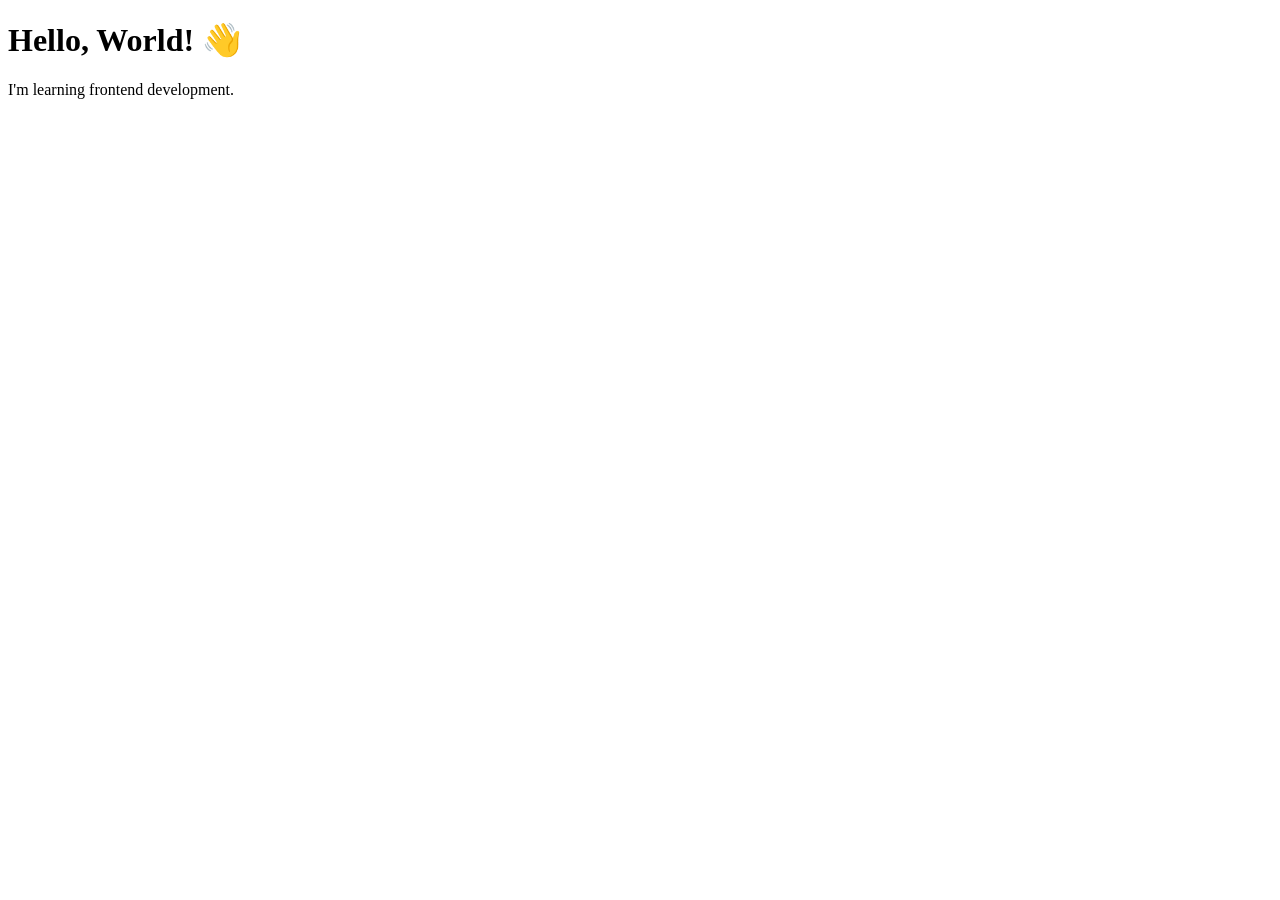
==== index.html @ f69a68cd "Initial commit" ====
<!DOCTYPE html>
<html lang="en">
<head>
    <meta charset="UTF-8">
    <meta name="viewport" content="width=device-width, initial-scale=1.0">
    <title>My First Website</title>
</head>
<body>

    <h1>Hello, World! 👋</h1>
    <p>I'm learning frontend development.</p>

</body>
</html>
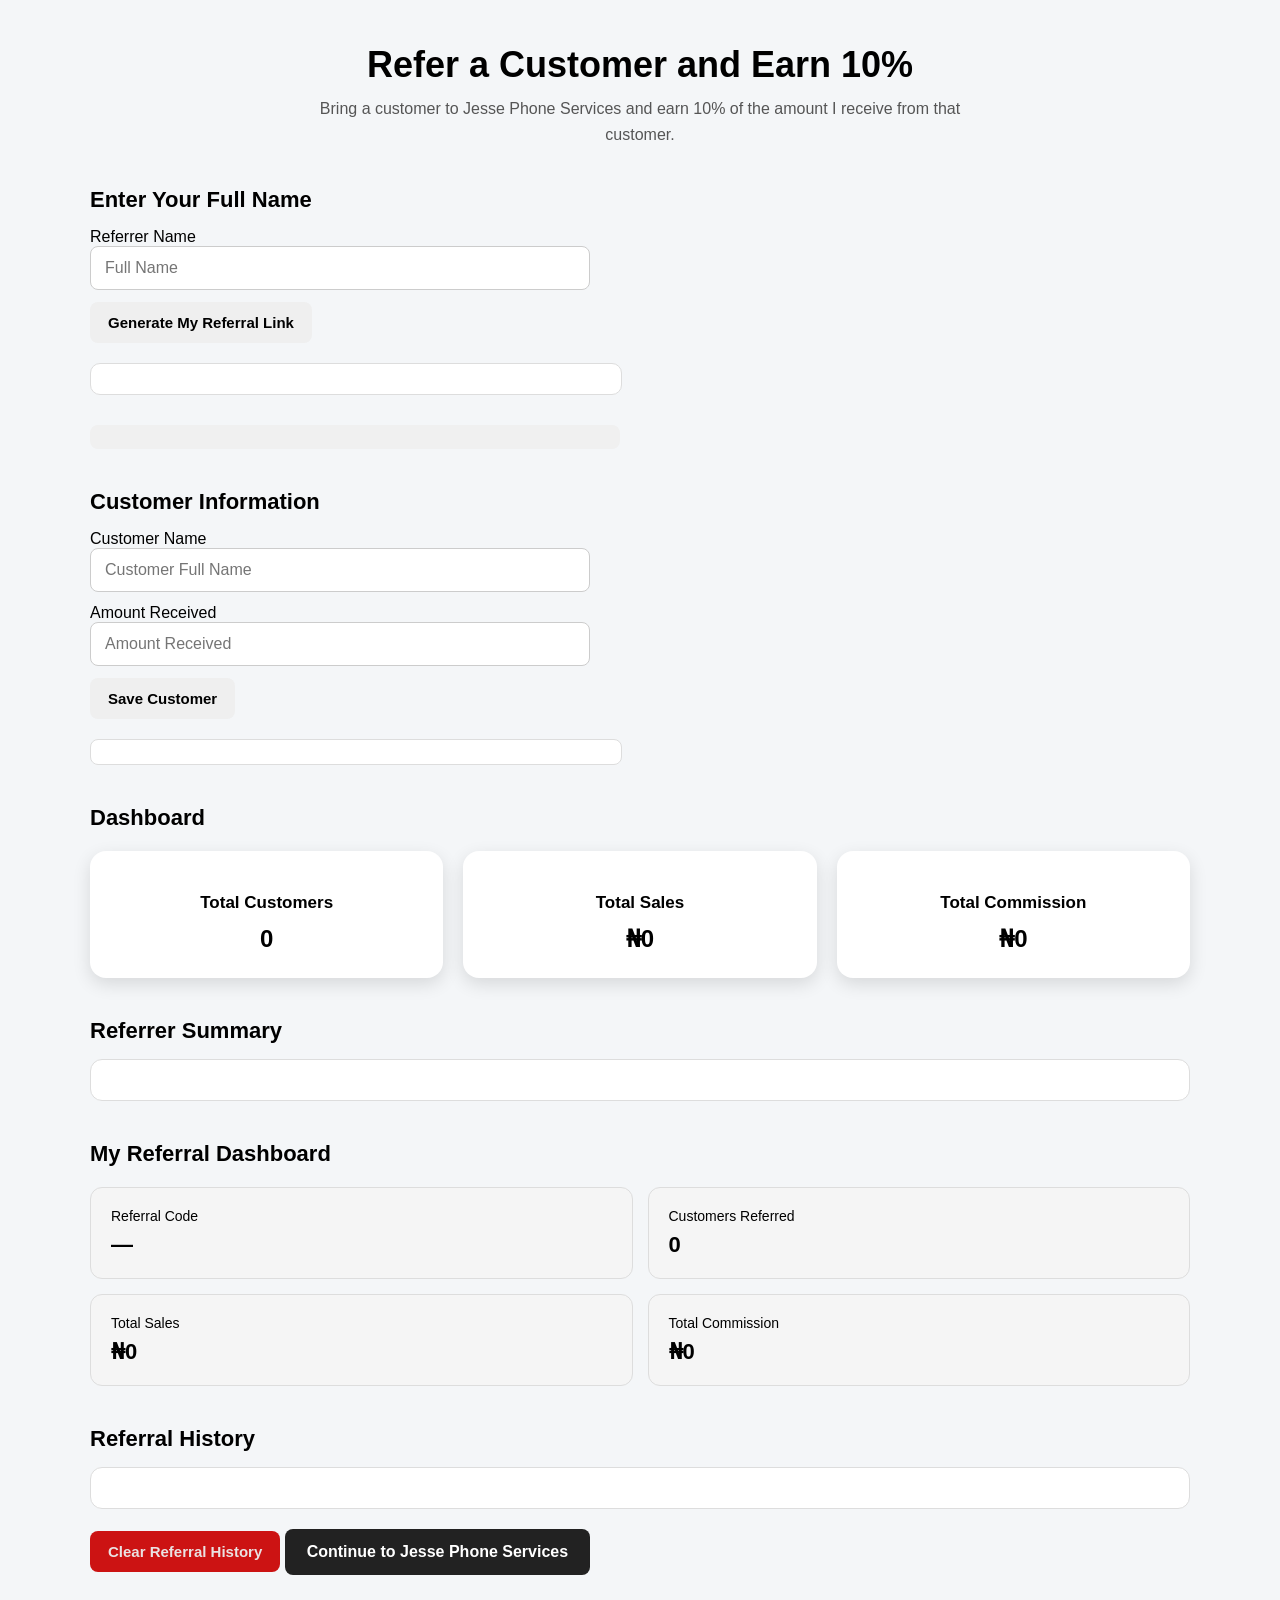
==== commit c7f74911: "Build referral program page" ====
--- a/index.html
+++ b/index.html
@@ -1,14 +1,75 @@
-<!DOCTYPE html>
+<!doctype html>
 <html lang="en">
-<head>
-    <meta charset="UTF-8">
-    <meta name="viewport" content="width=device-width, initial-scale=1.0">
-    <title>My First Website</title>
-</head>
-<body>
+  <head>
+    <meta charset="UTF-8" />
+    <meta name="viewport" content="width=device-width, initial-scale=1.0" />
 
-    <h1>Hello, World! 👋</h1>
-    <p>I'm learning frontend development.</p>
+    <title>Jesse Phone Services - Referral Program</title>
+    <link rel="stylesheet" href="style.css">
+  </head>
 
-</body>
-</html>+  <body>
+    <h1>Refer a Customer and Earn 10%</h1>
+
+    <p>
+      Bring a customer to Jesse Phone Services and earn 10% of the amount I
+      receive from that customer.
+    </p>
+
+    <h2>Enter Your Full Name</h2>
+
+    <label for="referrerName">Referrer Name</label>
+    <input type="text" id="referrerName" placeholder="Full Name" />
+
+    <button id="generateLink">Generate My Referral Link</button>
+    <p id="result"></p>
+    <p id="referralStatus"></p>
+    <h2>Customer Information</h2>
+    <label for="customerName">Customer Name</label>
+    <input type="text" id="customerName" placeholder="Customer Full Name" />
+    <label for="amountReceived">Amount Received</label>
+    <input type="number" id="amountReceived" placeholder="Amount Received" />
+    <button id="saveCustomer">Save Customer</button>
+    <p id="customerResult"></p>
+
+    <h2>Dashboard</h2>
+
+    <div class="dashboard">
+      <div class="card">
+        <h3>Total Customers</h3>
+        <p><span id="totalCustomers">0</span></p>
+      </div>
+
+      <div class="card">
+        <h3>Total Sales</h3>
+        <p>₦<span id="totalSales">0</span></p>
+      </div>
+
+      <div class="card">
+        <h3>Total Commission</h3>
+        <p>₦<span id="totalCommission">0</span></p>
+      </div>
+    </div>
+
+    <h2>Referrer Summary</h2>
+
+<div id="referrerSummary"></div>
+
+<section class="dashboard-section">
+  <h2>My Referral Dashboard</h2>
+
+  <div id="myReferralDashboard" class="dashboard-grid">
+  </div>
+</section>
+
+    <h2>Referral History</h2>
+
+    <div id="referralHistory"></div>
+
+    <button id="clearHistory">Clear Referral History</button>
+
+    <button id="serviceButton">Continue to Jesse Phone Services</button>
+
+    <script src="script.js"></script>
+  </body>
+</html>
--- a/style.css
+++ b/style.css
@@ -0,0 +1,263 @@
+body {
+  font-family: Arial, sans-serif;
+  background: #f4f6f8;
+  max-width: 1100px;
+  margin: 0 auto;
+  padding: 20px;
+}
+
+h1 {
+  text-align: center;
+  font-size: 36px;
+  margin-bottom: 10px;
+  font-weight: 700;
+}
+
+body > p {
+  max-width: 650px;
+  margin: 0 auto 30px;
+  text-align: center;
+  line-height: 1.6;
+  color: #555;
+}
+
+.dashboard {
+  display: flex;
+  gap: 20px;
+  flex-wrap: wrap;
+  margin: 20px 0;
+}
+
+.card {
+  flex: 1;
+  min-width: 180px;
+  padding: 25px;
+  border-radius: 16px;
+  background: white;
+  box-shadow: 0 6px 18px rgba(0, 0, 0, 0.12);
+  text-align: center;
+  transition: transform 0.2s ease;
+}
+
+.card:hover {
+  transform: translateY(-4px);
+}
+
+.card h3 {
+  margin-bottom: 12px;
+  font-size: 17px;
+}
+
+.card p {
+  font-size: 24px;
+  font-weight: bold;
+  margin: 0;
+}
+
+.dashboard-section {
+  margin-top: 30px;
+}
+
+.dashboard-section h2 {
+  margin-bottom: 20px;
+}
+
+.dashboard-grid {
+  display: grid;
+  grid-template-columns: repeat(2, 1fr);
+  gap: 15px;
+}
+
+.dashboard-card {
+  padding: 20px;
+  border-radius: 12px;
+  background: #f5f5f5;
+  border: 1px solid #ddd;
+}
+
+.dashboard-card p {
+  margin: 0;
+  font-size: 14px;
+}
+
+.dashboard-card strong {
+  display: block;
+  margin-top: 8px;
+  font-size: 22px;
+}
+
+@media (max-width: 600px) {
+  .dashboard-grid {
+    grid-template-columns: 1fr;
+  }
+
+  .dashboard-card {
+    padding: 16px;
+  }
+
+  .dashboard-card strong {
+    font-size: 20px;
+  }
+}
+
+h2 {
+  margin-top: 40px;
+  margin-bottom: 15px;
+  font-size: 22px;
+}
+
+input {
+  display: block;
+  width: 100%;
+  max-width: 500px;
+  box-sizing: border-box;
+  padding: 12px 14px;
+  margin-bottom: 12px;
+  border: 1px solid #ccc;
+  border-radius: 8px;
+  font-size: 16px;
+  outline: none;
+  margin-left: 0;
+  margin-right: 0;
+}
+input:focus {
+  border-color: #777;
+  box-shadow: 0 0 0 3px rgba(0, 0, 0, 0.06);
+}
+
+#result {
+  margin-top: 10px;
+  padding: 15px;
+  max-width: 500px;
+  background: white;
+  border-radius: 10px;
+  border: 1px solid #ddd;
+  line-height: 1.6;
+}
+#referralStatus {
+  margin-top: 10px;
+  max-width: 500px;
+  padding: 12px 15px;
+  background: #f0f0f0;
+  border-radius: 8px;
+  font-size: 14px;
+}
+#customerResult {
+  margin-top: 10px;
+  max-width: 500px;
+  padding: 12px 15px;
+  background: white;
+  border-radius: 8px;
+  border: 1px solid #ddd;
+}
+
+button {
+  padding: 12px 18px;
+  border: none;
+  border-radius: 8px;
+  font-size: 15px;
+  font-weight: 600;
+  cursor: pointer;
+  margin-bottom: 15px;
+  transition:
+    transform 0.2s ease,
+    box-shadow 0.2s ease;
+}
+
+button:hover {
+  transform: translateY(-2px);
+  box-shadow: 0 4px 10px rgba(0, 0, 0, 0.12);
+}
+
+#referrerSummary {
+  background: white;
+  border-radius: 12px;
+  padding: 20px;
+  border: 1px solid #ddd;
+  margin-bottom: 30px;
+}
+
+#myReferralDashboard {
+  margin-bottom: 30px;
+}
+
+#referralHistory {
+  background: white;
+  border-radius: 12px;
+  padding: 20px;
+  border: 1px solid #ddd;
+  margin-bottom: 20px;
+}
+#clearHistory {
+  background: #cc1313;
+  color: #eae2e2;
+}
+
+#serviceButton {
+  background: #222;
+  color: white;
+  padding: 14px 22px;
+  font-size: 16px;
+}
+#referrerName {
+  margin-left: 0;
+  margin-right: 0;
+}
+#generateLink {
+  display: block;
+}
+
+#referrerName,
+#generateLink,
+#result,
+#referralStatus,
+#customerName,
+#amountReceived,
+#saveCustomer,
+#customerResult {
+  display: block;
+}
+#result,
+#referralStatus,
+#customerResult {
+  margin-left: 0;
+  margin-right: 0;
+}
+#result,
+#referralStatus,
+#customerResult {
+  width: 100%;
+  max-width: 500px;
+  margin-left: 0;
+  margin-right: 0;
+}
+#generateLink,
+#saveCustomer {
+  margin-top: 5px;
+  margin-bottom: 20px;
+}
+#totalCustomers,
+#totalSales,
+#totalCommission {
+  font-size: 24px;
+  font-weight: bold;
+}
+
+#totalCustomers,
+#totalSales,
+#totalCommission {
+  margin-bottom: 15px;
+}
+#history {
+  margin-top: 30px;
+}
+
+#history {
+  margin-top: 30px;
+}
+#history div {
+  background: white;
+  padding: 12px;
+  border-radius: 8px;
+  margin-bottom: 10px;
+}
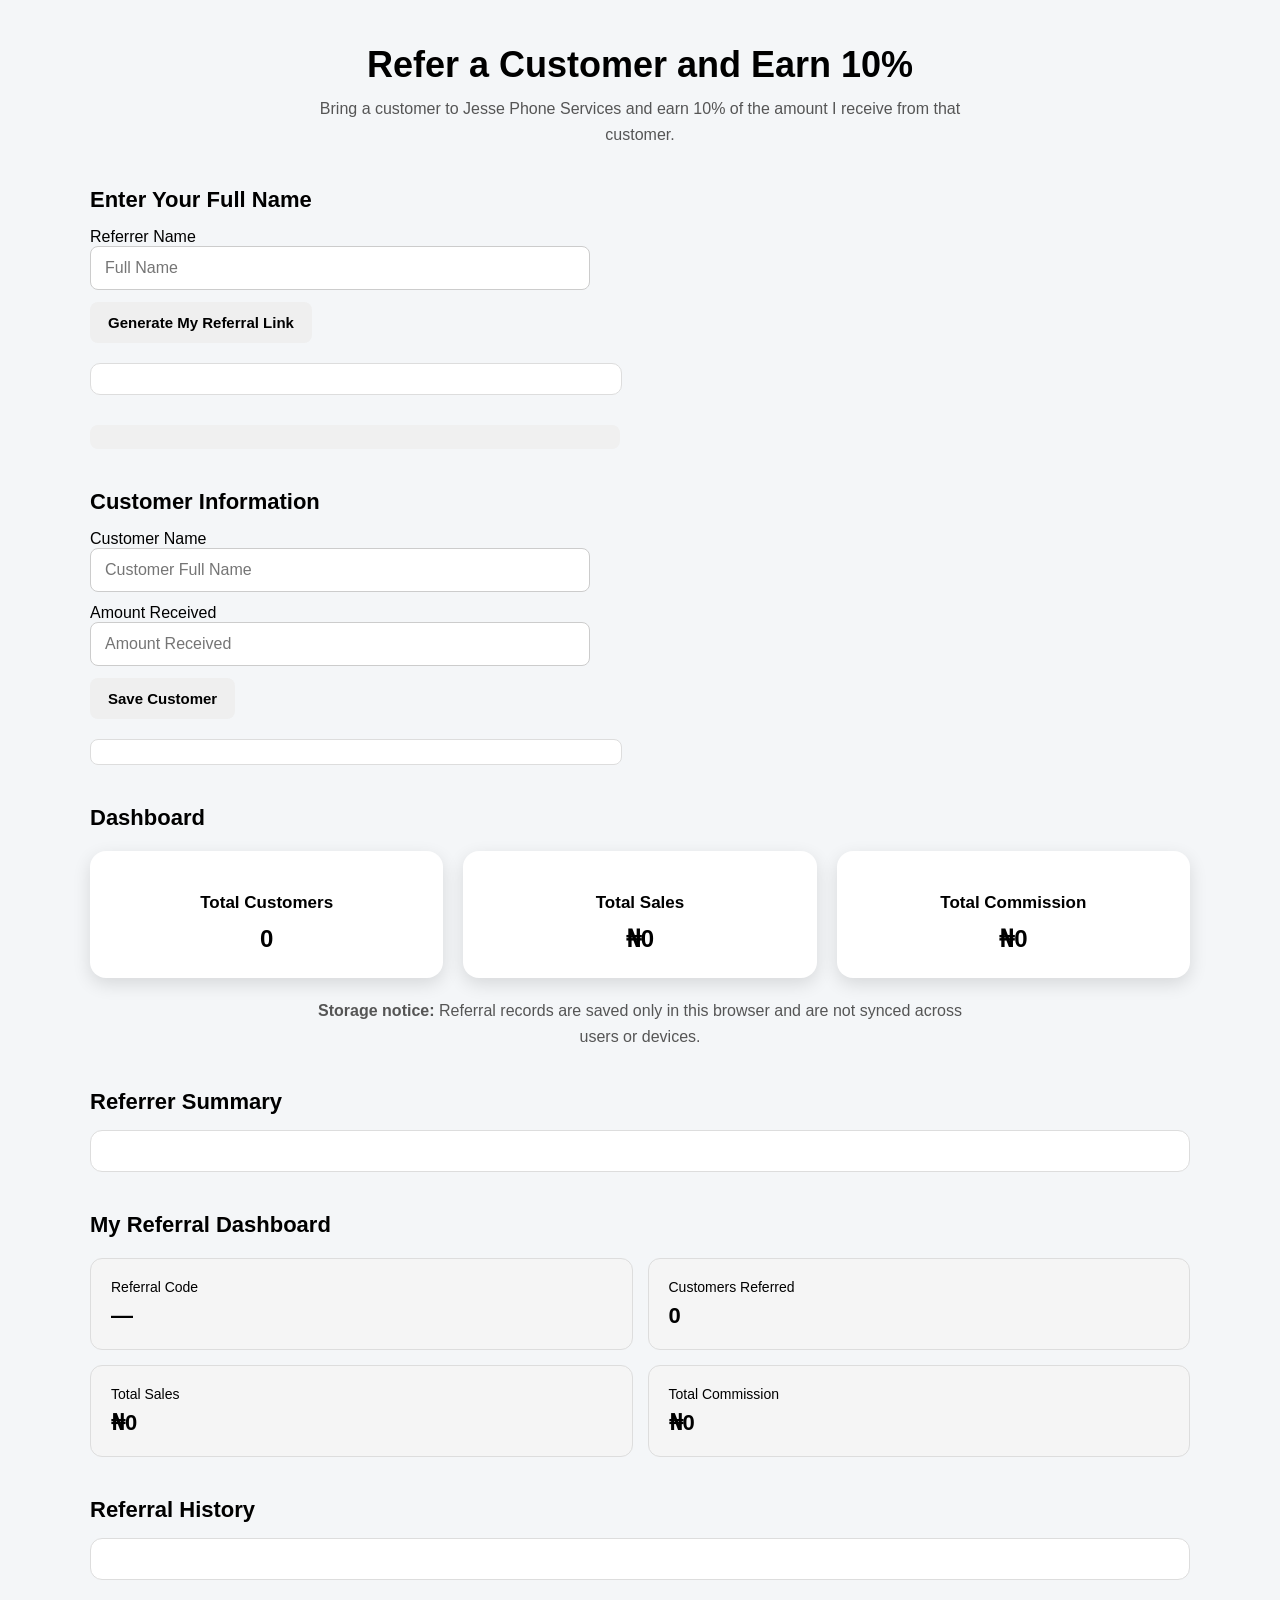
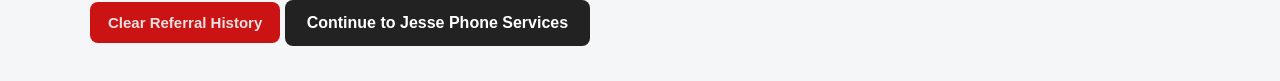
==== commit 82f96eed: "Add referral storage notice" ====
--- a/index.html
+++ b/index.html
@@ -51,6 +51,8 @@
       </div>
     </div>
 
+    <p><strong>Storage notice:</strong> Referral records are saved only in this browser and are not synced across users or devices.</p>
+
     <h2>Referrer Summary</h2>
 
 <div id="referrerSummary"></div>
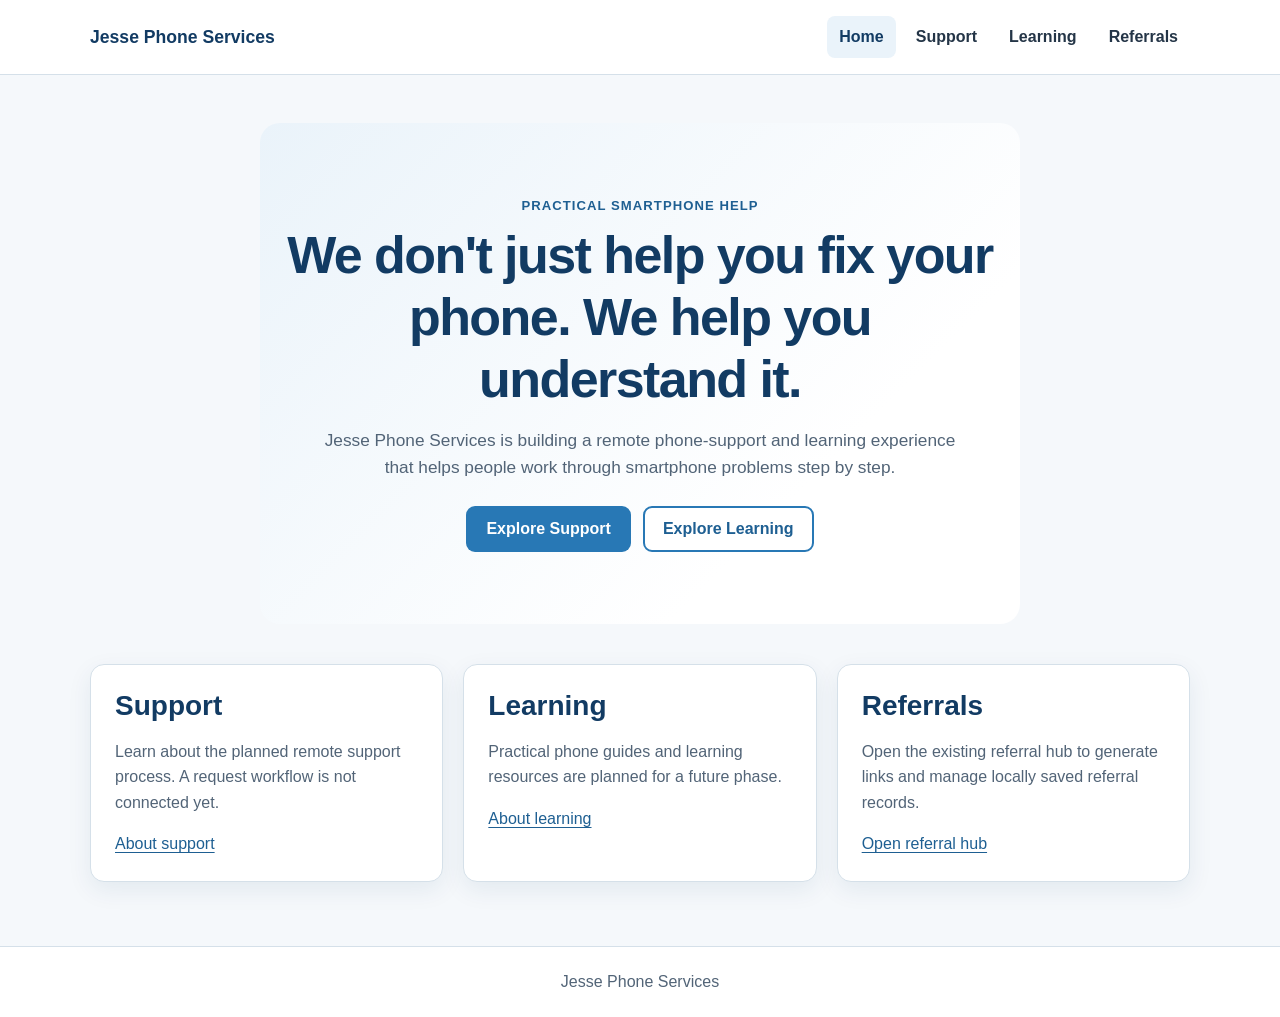
==== commit dd498af6: "Build JPS four-page website foundation" ====
--- a/index.html
+++ b/index.html
@@ -3,75 +3,52 @@
   <head>
     <meta charset="UTF-8" />
     <meta name="viewport" content="width=device-width, initial-scale=1.0" />
-
-    <title>Jesse Phone Services - Referral Program</title>
-    <link rel="stylesheet" href="style.css">
+    <meta name="description" content="Jesse Phone Services helps people solve smartphone problems step by step and understand their devices." />
+    <title>Jesse Phone Services | Home</title>
+    <link rel="stylesheet" href="style.css" />
   </head>
 
   <body>
-    <h1>Refer a Customer and Earn 10%</h1>
+    <header class="site-header">
+      <a class="brand" href="index.html" aria-label="Jesse Phone Services home">Jesse Phone Services</a>
+      <nav class="site-nav" aria-label="Main navigation">
+        <a href="index.html" aria-current="page">Home</a>
+        <a href="support.html">Support</a>
+        <a href="learning.html">Learning</a>
+        <a href="referrals.html">Referrals</a>
+      </nav>
+    </header>
 
-    <p>
-      Bring a customer to Jesse Phone Services and earn 10% of the amount I
-      receive from that customer.
-    </p>
+    <main class="page-shell">
+      <section class="hero">
+        <p class="eyebrow">Practical smartphone help</p>
+        <h1>We don't just help you fix your phone. We help you understand it.</h1>
+        <p class="lead">Jesse Phone Services is building a remote phone-support and learning experience that helps people work through smartphone problems step by step.</p>
+        <div class="hero-actions">
+          <a class="button button-primary" href="support.html">Explore Support</a>
+          <a class="button button-outline" href="learning.html">Explore Learning</a>
+        </div>
+      </section>
 
-    <h2>Enter Your Full Name</h2>
+      <section class="feature-grid" aria-label="Jesse Phone Services areas">
+        <article class="feature-card">
+          <h2>Support</h2>
+          <p>Learn about the planned remote support process. A request workflow is not connected yet.</p>
+          <a href="support.html">About support</a>
+        </article>
+        <article class="feature-card">
+          <h2>Learning</h2>
+          <p>Practical phone guides and learning resources are planned for a future phase.</p>
+          <a href="learning.html">About learning</a>
+        </article>
+        <article class="feature-card">
+          <h2>Referrals</h2>
+          <p>Open the existing referral hub to generate links and manage locally saved referral records.</p>
+          <a href="referrals.html">Open referral hub</a>
+        </article>
+      </section>
+    </main>
 
-    <label for="referrerName">Referrer Name</label>
-    <input type="text" id="referrerName" placeholder="Full Name" />
-
-    <button id="generateLink">Generate My Referral Link</button>
-    <p id="result"></p>
-    <p id="referralStatus"></p>
-    <h2>Customer Information</h2>
-    <label for="customerName">Customer Name</label>
-    <input type="text" id="customerName" placeholder="Customer Full Name" />
-    <label for="amountReceived">Amount Received</label>
-    <input type="number" id="amountReceived" placeholder="Amount Received" />
-    <button id="saveCustomer">Save Customer</button>
-    <p id="customerResult"></p>
-
-    <h2>Dashboard</h2>
-
-    <div class="dashboard">
-      <div class="card">
-        <h3>Total Customers</h3>
-        <p><span id="totalCustomers">0</span></p>
-      </div>
-
-      <div class="card">
-        <h3>Total Sales</h3>
-        <p>₦<span id="totalSales">0</span></p>
-      </div>
-
-      <div class="card">
-        <h3>Total Commission</h3>
-        <p>₦<span id="totalCommission">0</span></p>
-      </div>
-    </div>
-
-    <p><strong>Storage notice:</strong> Referral records are saved only in this browser and are not synced across users or devices.</p>
-
-    <h2>Referrer Summary</h2>
-
-<div id="referrerSummary"></div>
-
-<section class="dashboard-section">
-  <h2>My Referral Dashboard</h2>
-
-  <div id="myReferralDashboard" class="dashboard-grid">
-  </div>
-</section>
-
-    <h2>Referral History</h2>
-
-    <div id="referralHistory"></div>
-
-    <button id="clearHistory">Clear Referral History</button>
-
-    <button id="serviceButton">Continue to Jesse Phone Services</button>
-
-    <script src="script.js"></script>
+    <footer class="site-footer">Jesse Phone Services</footer>
   </body>
 </html>
--- a/style.css
+++ b/style.css
@@ -1,263 +1,435 @@
+:root {
+  color-scheme: light;
+  --navy: #123b63;
+  --blue: #2878b5;
+  --blue-dark: #1e5f92;
+  --pale-blue: #eaf3fa;
+  --page: #f5f8fb;
+  --white: #ffffff;
+  --text: #243547;
+  --muted: #526477;
+  --border: #d5e0e9;
+  --danger: #a51d2d;
+  --shadow: 0 8px 24px rgba(18, 59, 99, 0.08);
+}
+
+* {
+  box-sizing: border-box;
+}
+
 body {
-  font-family: Arial, sans-serif;
-  background: #f4f6f8;
-  max-width: 1100px;
+  min-width: 320px;
+  margin: 0;
+  background: var(--page);
+  color: var(--text);
+  font-family: Arial, Helvetica, sans-serif;
+  font-size: 16px;
+  line-height: 1.6;
+}
+
+a {
+  color: var(--blue-dark);
+  text-underline-offset: 0.18em;
+}
+
+a:hover {
+  color: var(--navy);
+}
+
+a:focus-visible,
+button:focus-visible,
+input:focus-visible {
+  outline: 3px solid #f0b429;
+  outline-offset: 3px;
+}
+
+.site-header {
+  display: flex;
+  align-items: center;
+  justify-content: space-between;
+  gap: 24px;
+  padding: 16px max(24px, calc((100% - 1100px) / 2));
+  background: var(--white);
+  border-bottom: 1px solid var(--border);
+}
+
+.brand {
+  color: var(--navy);
+  font-size: 1.1rem;
+  font-weight: 700;
+  text-decoration: none;
+  white-space: nowrap;
+}
+
+.site-nav {
+  display: flex;
+  flex-wrap: wrap;
+  gap: 8px;
+}
+
+.site-nav a {
+  padding: 8px 12px;
+  border-radius: 8px;
+  color: var(--text);
+  font-weight: 600;
+  text-decoration: none;
+}
+
+.site-nav a:hover,
+.site-nav a[aria-current="page"] {
+  background: var(--pale-blue);
+  color: var(--navy);
+}
+
+.page-shell {
+  width: min(100% - 40px, 1100px);
   margin: 0 auto;
+  padding: 48px 0 64px;
+}
+
+.hero,
+.page-intro {
+  max-width: 760px;
+  margin: 0 auto 40px;
+  text-align: center;
+}
+
+.hero {
+  padding: clamp(32px, 7vw, 72px) 24px;
+  border-radius: 20px;
+  background: linear-gradient(135deg, var(--pale-blue), var(--white) 72%);
+}
+
+.eyebrow {
+  margin: 0 0 8px;
+  color: var(--blue-dark);
+  font-size: 0.82rem;
+  font-weight: 700;
+  letter-spacing: 0.08em;
+  text-transform: uppercase;
+}
+
+h1,
+h2,
+h3 {
+  color: var(--navy);
+  line-height: 1.2;
+}
+
+h1 {
+  margin: 0 0 16px;
+  font-size: clamp(2rem, 5vw, 3.25rem);
+  letter-spacing: -0.03em;
+}
+
+h2 {
+  margin: 0 0 16px;
+  font-size: clamp(1.35rem, 3vw, 1.75rem);
+}
+
+h3 {
+  margin: 0 0 8px;
+  font-size: 1.1rem;
+}
+
+.hero > p:not(.eyebrow),
+.page-intro > p:not(.eyebrow) {
+  max-width: 650px;
+  margin: 0 auto;
+  color: var(--muted);
+  font-size: 1.08rem;
+}
+
+.hero-actions,
+.page-actions {
+  display: flex;
+  flex-wrap: wrap;
+  justify-content: center;
+  gap: 12px;
+  margin-top: 24px;
+}
+
+.button {
+  display: inline-flex;
+  min-height: 46px;
+  align-items: center;
+  justify-content: center;
+  padding: 10px 18px;
+  border: 2px solid transparent;
+  border-radius: 9px;
+  cursor: pointer;
+  font: inherit;
+  font-weight: 700;
+  line-height: 1.3;
+  text-align: center;
+  text-decoration: none;
+  transition: background-color 0.15s ease, border-color 0.15s ease, color 0.15s ease;
+}
+
+.button-primary {
+  background: var(--blue);
+  color: var(--white);
+}
+
+.button-primary:hover {
+  background: var(--blue-dark);
+  color: var(--white);
+}
+
+.button-outline {
+  border-color: var(--blue);
+  background: var(--white);
+  color: var(--blue-dark);
+}
+
+.button-outline:hover {
+  background: var(--pale-blue);
+}
+
+.button-secondary {
+  background: var(--navy);
+  color: var(--white);
+}
+
+.button-secondary:hover {
+  background: #0d2d4a;
+  color: var(--white);
+}
+
+.button-danger {
+  background: var(--danger);
+  color: var(--white);
+}
+
+.button-danger:hover {
+  background: #801625;
+  color: var(--white);
+}
+
+.feature-grid {
+  display: grid;
+  grid-template-columns: repeat(3, minmax(0, 1fr));
+  gap: 20px;
+}
+
+.feature-card,
+.content-panel,
+.content-section {
+  border: 1px solid var(--border);
+  border-radius: 14px;
+  background: var(--white);
+  box-shadow: var(--shadow);
+}
+
+.feature-card {
+  padding: 24px;
+}
+
+.feature-card p,
+.content-panel p {
+  color: var(--muted);
+}
+
+.content-section {
+  margin: 28px 0;
+  padding: clamp(20px, 4vw, 32px);
+}
+
+.content-section > h2 {
+  margin-top: 0;
+}
+
+.content-panel {
   padding: 20px;
 }
 
-h1 {
+.content-panel:empty,
+.status-panel:empty {
+  display: none;
+}
+
+.content-panel p:last-child {
+  margin-bottom: 0;
+}
+
+label {
+  display: block;
+  margin: 16px 0 6px;
+  color: var(--text);
+  font-weight: 700;
+}
+
+input {
+  display: block;
+  width: min(100%, 520px);
+  min-height: 48px;
+  padding: 11px 13px;
+  border: 1px solid #9aabba;
+  border-radius: 8px;
+  background: var(--white);
+  color: var(--text);
+  font: inherit;
+}
+
+input:focus-visible {
+  border-color: var(--blue);
+}
+
+#generateLink,
+#saveCustomer,
+#clearHistory {
+  margin-top: 16px;
+}
+
+.status-panel {
+  width: min(100%, 650px);
+  margin: 14px 0 0;
+  padding: 12px 14px;
+  border: 1px solid var(--border);
+  border-radius: 9px;
+  background: var(--pale-blue);
+  overflow-wrap: anywhere;
+}
+
+.status-panel a {
+  overflow-wrap: anywhere;
+}
+
+.dashboard {
+  display: grid;
+  grid-template-columns: repeat(3, minmax(0, 1fr));
+  gap: 16px;
+  margin: 20px 0;
+}
+
+.card {
+  padding: 22px;
+  border: 1px solid var(--border);
+  border-radius: 14px;
+  background: var(--white);
+  box-shadow: var(--shadow);
   text-align: center;
-  font-size: 36px;
-  margin-bottom: 10px;
+}
+
+.card p {
+  margin: 0;
+  color: var(--blue-dark);
+  font-size: 1.5rem;
   font-weight: 700;
-}
-
-body > p {
-  max-width: 650px;
-  margin: 0 auto 30px;
-  text-align: center;
-  line-height: 1.6;
-  color: #555;
-}
-
-.dashboard {
-  display: flex;
-  gap: 20px;
-  flex-wrap: wrap;
-  margin: 20px 0;
-}
-
-.card {
-  flex: 1;
-  min-width: 180px;
-  padding: 25px;
-  border-radius: 16px;
-  background: white;
-  box-shadow: 0 6px 18px rgba(0, 0, 0, 0.12);
-  text-align: center;
-  transition: transform 0.2s ease;
-}
-
-.card:hover {
-  transform: translateY(-4px);
-}
-
-.card h3 {
-  margin-bottom: 12px;
-  font-size: 17px;
-}
-
-.card p {
-  font-size: 24px;
-  font-weight: bold;
-  margin: 0;
+  overflow-wrap: anywhere;
+}
+
+.storage-notice {
+  margin: 16px 0 0;
+  padding: 14px 16px;
+  border-left: 4px solid var(--blue);
+  border-radius: 6px;
+  background: var(--pale-blue);
+  color: var(--text);
 }
 
 .dashboard-section {
-  margin-top: 30px;
-}
-
-.dashboard-section h2 {
-  margin-bottom: 20px;
+  margin-top: 28px;
 }
 
 .dashboard-grid {
   display: grid;
-  grid-template-columns: repeat(2, 1fr);
-  gap: 15px;
+  grid-template-columns: repeat(2, minmax(0, 1fr));
+  gap: 14px;
 }
 
 .dashboard-card {
-  padding: 20px;
+  min-width: 0;
+  padding: 18px;
+  border: 1px solid var(--border);
   border-radius: 12px;
-  background: #f5f5f5;
-  border: 1px solid #ddd;
+  background: var(--pale-blue);
+  overflow-wrap: anywhere;
 }
 
 .dashboard-card p {
   margin: 0;
-  font-size: 14px;
+  color: var(--muted);
 }
 
 .dashboard-card strong {
   display: block;
-  margin-top: 8px;
-  font-size: 22px;
-}
-
-@media (max-width: 600px) {
+  margin-top: 6px;
+  color: var(--navy);
+  font-size: 1.35rem;
+}
+
+#referralHistory > p,
+#referrerSummary > p {
+  margin: 0;
+  padding: 12px 0;
+  border-bottom: 1px solid var(--border);
+  overflow-wrap: anywhere;
+}
+
+#referralHistory > p:last-child,
+#referrerSummary > p:last-child {
+  border-bottom: 0;
+}
+
+.site-footer {
+  padding: 22px 20px;
+  border-top: 1px solid var(--border);
+  background: var(--white);
+  color: var(--muted);
+  text-align: center;
+}
+
+@media (max-width: 720px) {
+  .site-header {
+    align-items: flex-start;
+    flex-direction: column;
+    gap: 12px;
+    padding: 16px 20px;
+  }
+
+  .site-nav {
+    width: 100%;
+    gap: 2px;
+  }
+
+  .site-nav a {
+    padding: 8px 10px;
+  }
+
+  .page-shell {
+    width: min(100% - 32px, 1100px);
+    padding-top: 32px;
+  }
+
+  .feature-grid {
+    grid-template-columns: 1fr;
+  }
+
+  .dashboard {
+    grid-template-columns: 1fr;
+  }
+}
+
+@media (max-width: 480px) {
   .dashboard-grid {
     grid-template-columns: 1fr;
   }
 
-  .dashboard-card {
-    padding: 16px;
-  }
-
-  .dashboard-card strong {
-    font-size: 20px;
-  }
-}
-
-h2 {
-  margin-top: 40px;
-  margin-bottom: 15px;
-  font-size: 22px;
-}
-
-input {
-  display: block;
-  width: 100%;
-  max-width: 500px;
-  box-sizing: border-box;
-  padding: 12px 14px;
-  margin-bottom: 12px;
-  border: 1px solid #ccc;
-  border-radius: 8px;
-  font-size: 16px;
-  outline: none;
-  margin-left: 0;
-  margin-right: 0;
-}
-input:focus {
-  border-color: #777;
-  box-shadow: 0 0 0 3px rgba(0, 0, 0, 0.06);
-}
-
-#result {
-  margin-top: 10px;
-  padding: 15px;
-  max-width: 500px;
-  background: white;
-  border-radius: 10px;
-  border: 1px solid #ddd;
-  line-height: 1.6;
-}
-#referralStatus {
-  margin-top: 10px;
-  max-width: 500px;
-  padding: 12px 15px;
-  background: #f0f0f0;
-  border-radius: 8px;
-  font-size: 14px;
-}
-#customerResult {
-  margin-top: 10px;
-  max-width: 500px;
-  padding: 12px 15px;
-  background: white;
-  border-radius: 8px;
-  border: 1px solid #ddd;
-}
-
-button {
-  padding: 12px 18px;
-  border: none;
-  border-radius: 8px;
-  font-size: 15px;
-  font-weight: 600;
-  cursor: pointer;
-  margin-bottom: 15px;
-  transition:
-    transform 0.2s ease,
-    box-shadow 0.2s ease;
-}
-
-button:hover {
-  transform: translateY(-2px);
-  box-shadow: 0 4px 10px rgba(0, 0, 0, 0.12);
-}
-
-#referrerSummary {
-  background: white;
-  border-radius: 12px;
-  padding: 20px;
-  border: 1px solid #ddd;
-  margin-bottom: 30px;
-}
-
-#myReferralDashboard {
-  margin-bottom: 30px;
-}
-
-#referralHistory {
-  background: white;
-  border-radius: 12px;
-  padding: 20px;
-  border: 1px solid #ddd;
-  margin-bottom: 20px;
-}
-#clearHistory {
-  background: #cc1313;
-  color: #eae2e2;
-}
-
-#serviceButton {
-  background: #222;
-  color: white;
-  padding: 14px 22px;
-  font-size: 16px;
-}
-#referrerName {
-  margin-left: 0;
-  margin-right: 0;
-}
-#generateLink {
-  display: block;
-}
-
-#referrerName,
-#generateLink,
-#result,
-#referralStatus,
-#customerName,
-#amountReceived,
-#saveCustomer,
-#customerResult {
-  display: block;
-}
-#result,
-#referralStatus,
-#customerResult {
-  margin-left: 0;
-  margin-right: 0;
-}
-#result,
-#referralStatus,
-#customerResult {
-  width: 100%;
-  max-width: 500px;
-  margin-left: 0;
-  margin-right: 0;
-}
-#generateLink,
-#saveCustomer {
-  margin-top: 5px;
-  margin-bottom: 20px;
-}
-#totalCustomers,
-#totalSales,
-#totalCommission {
-  font-size: 24px;
-  font-weight: bold;
-}
-
-#totalCustomers,
-#totalSales,
-#totalCommission {
-  margin-bottom: 15px;
-}
-#history {
-  margin-top: 30px;
-}
-
-#history {
-  margin-top: 30px;
-}
-#history div {
-  background: white;
-  padding: 12px;
-  border-radius: 8px;
-  margin-bottom: 10px;
-}
+  .hero {
+    padding-inline: 18px;
+  }
+
+  .hero-actions .button {
+    width: 100%;
+  }
+}
+
+@media (prefers-reduced-motion: reduce) {
+  *,
+  *::before,
+  *::after {
+    scroll-behavior: auto !important;
+    transition-duration: 0.01ms !important;
+  }
+}
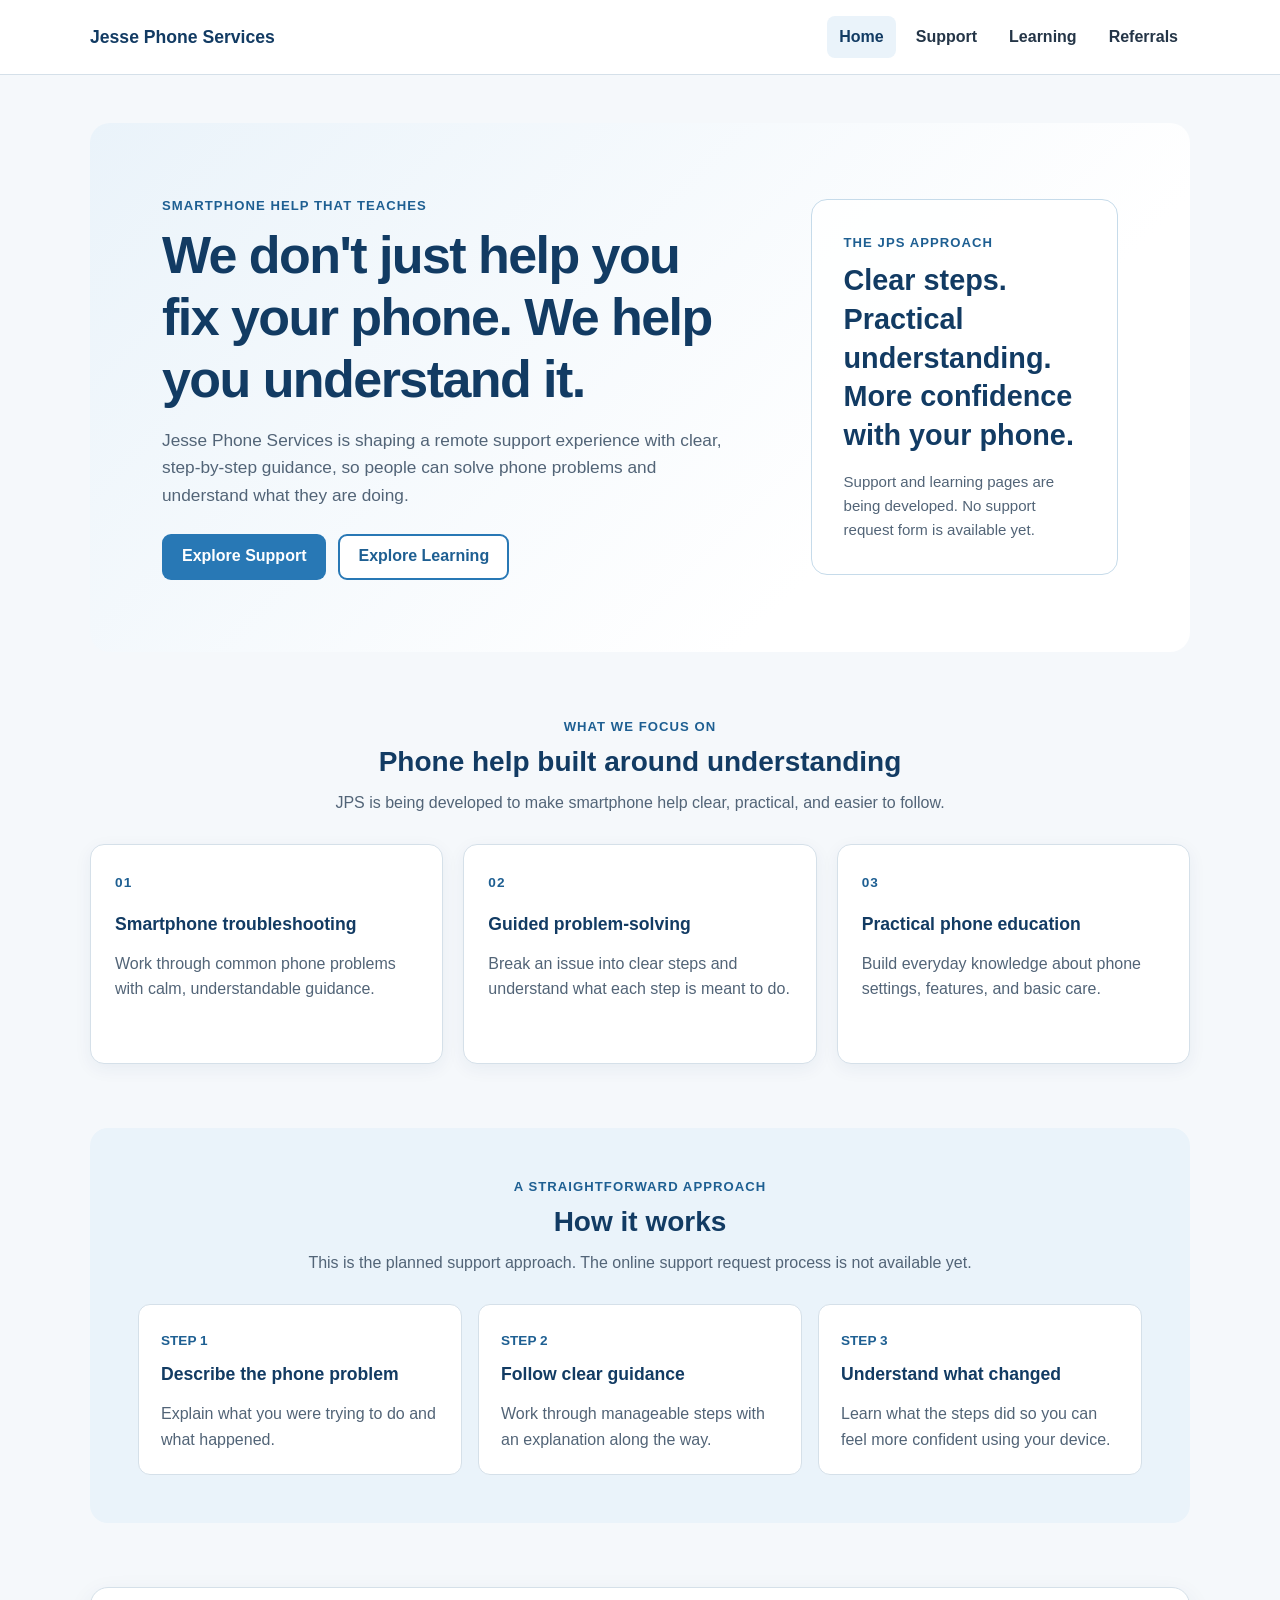
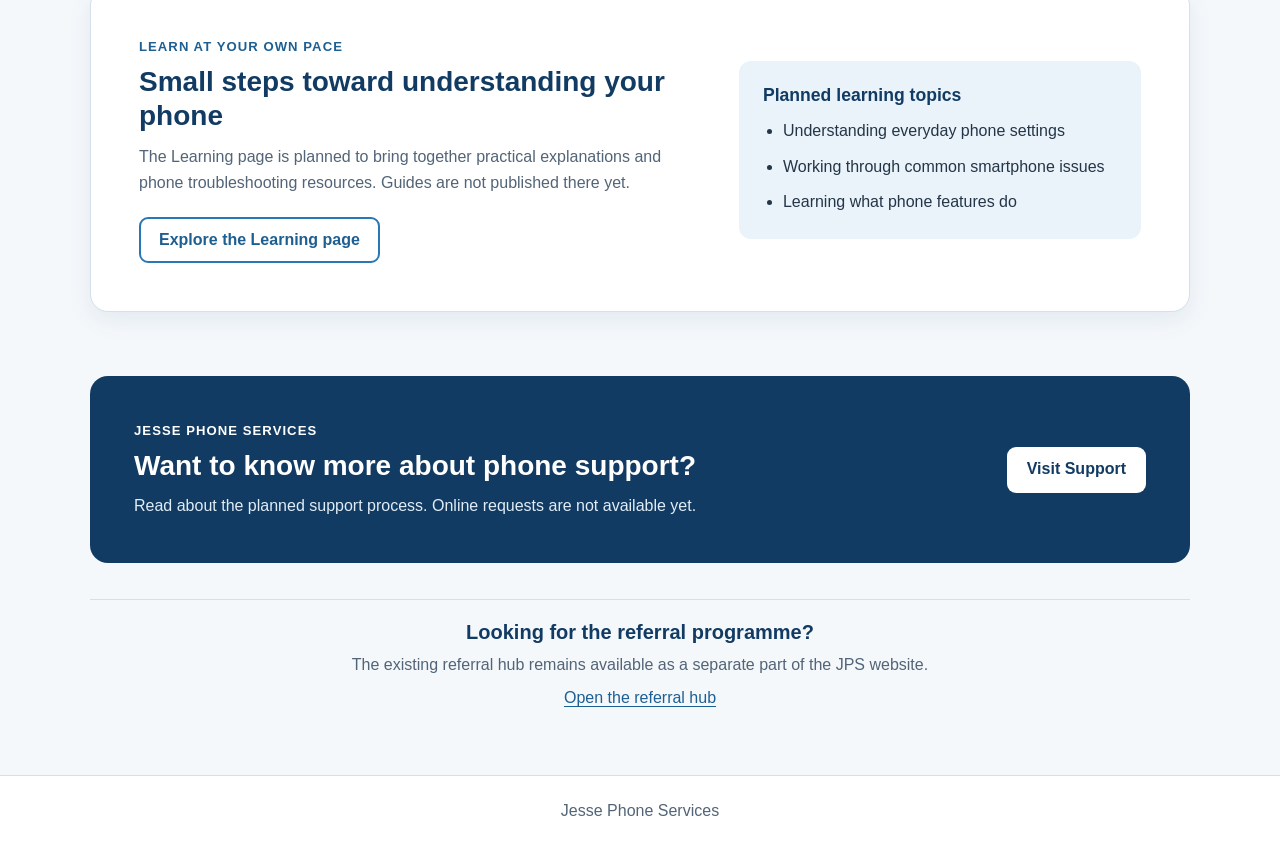
==== commit 986b2823: "Improve JPS homepage support and learning pages" ====
--- a/index.html
+++ b/index.html
@@ -20,32 +20,103 @@
     </header>
 
     <main class="page-shell">
-      <section class="hero">
-        <p class="eyebrow">Practical smartphone help</p>
-        <h1>We don't just help you fix your phone. We help you understand it.</h1>
-        <p class="lead">Jesse Phone Services is building a remote phone-support and learning experience that helps people work through smartphone problems step by step.</p>
-        <div class="hero-actions">
-          <a class="button button-primary" href="support.html">Explore Support</a>
-          <a class="button button-outline" href="learning.html">Explore Learning</a>
+      <section class="hero home-hero" aria-labelledby="home-heading">
+        <div class="home-hero-copy">
+          <p class="eyebrow">Smartphone help that teaches</p>
+          <h1 id="home-heading">We don't just help you fix your phone. We help you understand it.</h1>
+          <p class="lead">Jesse Phone Services is shaping a remote support experience with clear, step-by-step guidance, so people can solve phone problems and understand what they are doing.</p>
+          <div class="hero-actions home-hero-actions">
+            <a class="button button-primary" href="support.html">Explore Support</a>
+            <a class="button button-outline" href="learning.html">Explore Learning</a>
+          </div>
+        </div>
+        <aside class="hero-promise" aria-label="Jesse Phone Services approach">
+          <p class="eyebrow">The JPS approach</p>
+          <p class="hero-promise-statement">Clear steps. Practical understanding. More confidence with your phone.</p>
+          <p>Support and learning pages are being developed. No support request form is available yet.</p>
+        </aside>
+      </section>
+
+      <section class="home-section" aria-labelledby="services-heading">
+        <div class="section-heading">
+          <p class="eyebrow">What we focus on</p>
+          <h2 id="services-heading">Phone help built around understanding</h2>
+          <p>JPS is being developed to make smartphone help clear, practical, and easier to follow.</p>
+        </div>
+        <div class="feature-grid home-service-grid">
+          <article class="feature-card home-service-card">
+            <span class="service-number" aria-hidden="true">01</span>
+            <h3>Smartphone troubleshooting</h3>
+            <p>Work through common phone problems with calm, understandable guidance.</p>
+          </article>
+          <article class="feature-card home-service-card">
+            <span class="service-number" aria-hidden="true">02</span>
+            <h3>Guided problem-solving</h3>
+            <p>Break an issue into clear steps and understand what each step is meant to do.</p>
+          </article>
+          <article class="feature-card home-service-card">
+            <span class="service-number" aria-hidden="true">03</span>
+            <h3>Practical phone education</h3>
+            <p>Build everyday knowledge about phone settings, features, and basic care.</p>
+          </article>
         </div>
       </section>
 
-      <section class="feature-grid" aria-label="Jesse Phone Services areas">
-        <article class="feature-card">
-          <h2>Support</h2>
-          <p>Learn about the planned remote support process. A request workflow is not connected yet.</p>
-          <a href="support.html">About support</a>
-        </article>
-        <article class="feature-card">
-          <h2>Learning</h2>
-          <p>Practical phone guides and learning resources are planned for a future phase.</p>
-          <a href="learning.html">About learning</a>
-        </article>
-        <article class="feature-card">
-          <h2>Referrals</h2>
-          <p>Open the existing referral hub to generate links and manage locally saved referral records.</p>
-          <a href="referrals.html">Open referral hub</a>
-        </article>
+      <section class="home-section process-section" aria-labelledby="process-heading">
+        <div class="section-heading">
+          <p class="eyebrow">A straightforward approach</p>
+          <h2 id="process-heading">How it works</h2>
+          <p>This is the planned support approach. The online support request process is not available yet.</p>
+        </div>
+        <ol class="process-list">
+          <li class="process-card">
+            <span class="process-step">Step 1</span>
+            <h3>Describe the phone problem</h3>
+            <p>Explain what you were trying to do and what happened.</p>
+          </li>
+          <li class="process-card">
+            <span class="process-step">Step 2</span>
+            <h3>Follow clear guidance</h3>
+            <p>Work through manageable steps with an explanation along the way.</p>
+          </li>
+          <li class="process-card">
+            <span class="process-step">Step 3</span>
+            <h3>Understand what changed</h3>
+            <p>Learn what the steps did so you can feel more confident using your device.</p>
+          </li>
+        </ol>
+      </section>
+
+      <section class="home-section learning-preview" aria-labelledby="learning-preview-heading">
+        <div class="learning-preview-copy">
+          <p class="eyebrow">Learn at your own pace</p>
+          <h2 id="learning-preview-heading">Small steps toward understanding your phone</h2>
+          <p>The Learning page is planned to bring together practical explanations and phone troubleshooting resources. Guides are not published there yet.</p>
+          <a class="button button-outline" href="learning.html">Explore the Learning page</a>
+        </div>
+        <div class="learning-preview-panel" aria-label="Planned learning topics">
+          <h3>Planned learning topics</h3>
+          <ul>
+            <li>Understanding everyday phone settings</li>
+            <li>Working through common smartphone issues</li>
+            <li>Learning what phone features do</li>
+          </ul>
+        </div>
+      </section>
+
+      <section class="home-cta" aria-labelledby="cta-heading">
+        <div>
+          <p class="eyebrow">Jesse Phone Services</p>
+          <h2 id="cta-heading">Want to know more about phone support?</h2>
+          <p>Read about the planned support process. Online requests are not available yet.</p>
+        </div>
+        <a class="button button-primary" href="support.html">Visit Support</a>
+      </section>
+
+      <section class="home-referrals" aria-labelledby="referrals-heading">
+        <h2 id="referrals-heading">Looking for the referral programme?</h2>
+        <p>The existing referral hub remains available as a separate part of the JPS website.</p>
+        <a href="referrals.html">Open the referral hub</a>
       </section>
     </main>
 
--- a/style.css
+++ b/style.css
@@ -433,3 +433,682 @@
     transition-duration: 0.01ms !important;
   }
 }
+
+/* Homepage sections */
+.home-hero {
+  display: grid;
+  max-width: none;
+  grid-template-columns: minmax(0, 1.5fr) minmax(250px, 0.8fr);
+  align-items: center;
+  gap: clamp(28px, 6vw, 72px);
+  padding: clamp(32px, 6vw, 72px);
+  text-align: left;
+}
+
+.home-hero-copy > p:not(.eyebrow) {
+  max-width: 620px;
+  margin: 0;
+  color: var(--muted);
+  font-size: 1.08rem;
+}
+
+.home-hero-actions {
+  justify-content: flex-start;
+}
+
+.hero-promise {
+  padding: clamp(22px, 4vw, 32px);
+  border: 1px solid #c6dbea;
+  border-radius: 16px;
+  background: rgba(255, 255, 255, 0.88);
+}
+
+.hero-promise-statement {
+  margin: 8px 0 14px;
+  color: var(--navy);
+  font-size: clamp(1.35rem, 2.5vw, 1.8rem);
+  font-weight: 700;
+  line-height: 1.35;
+}
+
+.hero-promise > p:last-child {
+  margin-bottom: 0;
+  color: var(--muted);
+  font-size: 0.94rem;
+}
+
+.home-section {
+  margin: 64px 0;
+}
+
+.section-heading {
+  max-width: 680px;
+  margin: 0 auto 28px;
+  text-align: center;
+}
+
+.section-heading h2 {
+  margin-bottom: 12px;
+}
+
+.section-heading > p:last-child {
+  margin: 0;
+  color: var(--muted);
+}
+
+.home-service-card {
+  min-height: 220px;
+  box-shadow: 0 5px 18px rgba(18, 59, 99, 0.06);
+}
+
+.service-number {
+  display: inline-block;
+  margin-bottom: 20px;
+  color: var(--blue-dark);
+  font-size: 0.85rem;
+  font-weight: 700;
+  letter-spacing: 0.08em;
+}
+
+.home-service-card p {
+  margin-bottom: 0;
+  color: var(--muted);
+}
+
+.process-section {
+  padding: clamp(24px, 5vw, 48px);
+  border-radius: 18px;
+  background: var(--pale-blue);
+}
+
+.process-list {
+  display: grid;
+  grid-template-columns: repeat(3, minmax(0, 1fr));
+  gap: 16px;
+  margin: 0;
+  padding: 0;
+  list-style: none;
+}
+
+.process-card {
+  padding: 22px;
+  border: 1px solid var(--border);
+  border-radius: 12px;
+  background: var(--white);
+}
+
+.process-step {
+  display: inline-block;
+  margin-bottom: 12px;
+  color: var(--blue-dark);
+  font-size: 0.85rem;
+  font-weight: 700;
+  text-transform: uppercase;
+}
+
+.process-card p {
+  margin-bottom: 0;
+  color: var(--muted);
+}
+
+.learning-preview {
+  display: grid;
+  grid-template-columns: minmax(0, 1.15fr) minmax(260px, 0.85fr);
+  align-items: center;
+  gap: clamp(24px, 5vw, 56px);
+  padding: clamp(24px, 5vw, 48px);
+  border: 1px solid var(--border);
+  border-radius: 18px;
+  background: var(--white);
+  box-shadow: var(--shadow);
+}
+
+.learning-preview-copy h2 {
+  margin-bottom: 12px;
+}
+
+.learning-preview-copy > p:not(.eyebrow) {
+  margin: 0 0 22px;
+  color: var(--muted);
+}
+
+.learning-preview-panel {
+  padding: 24px;
+  border-radius: 12px;
+  background: var(--pale-blue);
+}
+
+.learning-preview-panel h3 {
+  margin-bottom: 12px;
+}
+
+.learning-preview-panel ul {
+  margin: 0;
+  padding-left: 20px;
+  color: var(--text);
+}
+
+.learning-preview-panel li + li {
+  margin-top: 10px;
+}
+
+.home-cta {
+  display: flex;
+  align-items: center;
+  justify-content: space-between;
+  gap: 24px;
+  margin: 64px 0 36px;
+  padding: clamp(24px, 5vw, 44px);
+  border-radius: 18px;
+  background: var(--navy);
+  color: var(--white);
+}
+
+.home-cta h2,
+.home-cta .eyebrow {
+  color: var(--white);
+}
+
+.home-cta h2 {
+  margin-bottom: 10px;
+}
+
+.home-cta p:last-child {
+  margin: 0;
+  color: #e1edf6;
+}
+
+.home-cta .button-primary {
+  flex: 0 0 auto;
+  background: var(--white);
+  color: var(--navy);
+}
+
+.home-cta .button-primary:hover {
+  background: var(--pale-blue);
+  color: var(--navy);
+}
+
+.home-referrals {
+  padding: 20px 0 0;
+  border-top: 1px solid var(--border);
+  text-align: center;
+}
+
+.home-referrals h2 {
+  margin-bottom: 8px;
+  font-size: 1.25rem;
+}
+
+.home-referrals p {
+  margin: 0 0 8px;
+  color: var(--muted);
+}
+
+@media (max-width: 720px) {
+  .home-hero,
+  .learning-preview {
+    grid-template-columns: 1fr;
+  }
+
+  .home-hero {
+    gap: 28px;
+  }
+
+  .process-list {
+    grid-template-columns: 1fr;
+  }
+
+  .home-section {
+    margin: 48px 0;
+  }
+
+  .home-cta {
+    align-items: flex-start;
+    flex-direction: column;
+    margin-top: 48px;
+  }
+}
+
+@media (max-width: 480px) {
+  .home-hero {
+    padding: 28px 20px;
+  }
+
+  .home-hero-actions {
+    align-items: stretch;
+    flex-direction: column;
+  }
+}
+
+/* Support page */
+.support-page .support-hero {
+  max-width: none;
+  padding: clamp(28px, 6vw, 56px);
+  border: 1px solid var(--border);
+  border-radius: 18px;
+  background: linear-gradient(135deg, var(--pale-blue), var(--white) 75%);
+}
+
+.support-hero > p:not(.eyebrow) {
+  max-width: 680px;
+}
+
+.support-home-link {
+  display: inline-block;
+  margin-top: 20px;
+  font-weight: 700;
+}
+
+.support-section {
+  margin: 48px 0;
+}
+
+.support-section-heading {
+  max-width: 720px;
+  margin: 0 auto 24px;
+  text-align: center;
+}
+
+.support-section-heading h2 {
+  margin-bottom: 12px;
+}
+
+.support-section-heading > p:last-child {
+  margin: 0;
+  color: var(--muted);
+}
+
+.support-topic-grid {
+  display: grid;
+  grid-template-columns: repeat(3, minmax(0, 1fr));
+  gap: 18px;
+}
+
+.support-topic-card {
+  min-height: 190px;
+  box-shadow: 0 5px 18px rgba(18, 59, 99, 0.06);
+}
+
+.support-topic-card p {
+  margin-bottom: 0;
+  color: var(--muted);
+}
+
+.support-process {
+  padding: clamp(24px, 5vw, 44px);
+  border-radius: 18px;
+  background: var(--pale-blue);
+}
+
+.support-steps {
+  display: grid;
+  grid-template-columns: repeat(3, minmax(0, 1fr));
+  gap: 16px;
+  margin: 0;
+  padding: 0;
+  list-style: none;
+}
+
+.support-steps li {
+  min-width: 0;
+  padding: 22px;
+  border: 1px solid var(--border);
+  border-radius: 12px;
+  background: var(--white);
+}
+
+.support-step-number {
+  display: inline-block;
+  margin-bottom: 12px;
+  color: var(--blue-dark);
+  font-size: 0.85rem;
+  font-weight: 700;
+  letter-spacing: 0.05em;
+  text-transform: uppercase;
+}
+
+.support-steps li p {
+  margin-bottom: 0;
+  color: var(--muted);
+}
+
+.support-request {
+  padding: clamp(22px, 5vw, 40px);
+  border: 1px solid var(--border);
+  border-radius: 18px;
+  background: var(--white);
+  box-shadow: var(--shadow);
+}
+
+.support-request-heading {
+  margin-bottom: 24px;
+}
+
+.support-status {
+  padding: 16px 18px;
+  border-left: 4px solid var(--blue);
+  border-radius: 8px;
+  background: var(--pale-blue);
+  color: var(--text);
+}
+
+.support-privacy {
+  margin: 16px 0 24px;
+  padding: 14px 16px;
+  border: 1px solid var(--border);
+  border-radius: 8px;
+  color: var(--muted);
+  font-size: 0.95rem;
+}
+
+.support-preview-fields {
+  min-width: 0;
+  margin: 0;
+  padding: 22px;
+  border: 1px solid var(--border);
+  border-radius: 12px;
+}
+
+.support-preview-fields legend {
+  padding: 0 8px;
+  color: var(--navy);
+  font-weight: 700;
+}
+
+.support-fields-grid {
+  display: grid;
+  grid-template-columns: repeat(2, minmax(0, 1fr));
+  gap: 8px 18px;
+}
+
+.support-field {
+  min-width: 0;
+}
+
+.support-field-full {
+  grid-column: 1 / -1;
+}
+
+.support-field label {
+  margin-top: 12px;
+}
+
+.support-field input,
+.support-field textarea,
+.support-field select {
+  width: 100%;
+  min-height: 48px;
+  padding: 11px 13px;
+  border: 1px solid #9aabba;
+  border-radius: 8px;
+  background: var(--white);
+  color: var(--text);
+  font: inherit;
+}
+
+.support-field textarea {
+  min-height: 110px;
+  resize: vertical;
+}
+
+.support-field :disabled {
+  opacity: 1;
+  border-color: var(--border);
+  background: #f3f6f8;
+  color: var(--muted);
+  cursor: not-allowed;
+}
+
+.optional-label {
+  color: var(--muted);
+  font-size: 0.9rem;
+  font-weight: 400;
+}
+
+.support-next-steps {
+  display: flex;
+  align-items: center;
+  justify-content: space-between;
+  gap: 24px;
+  margin: 48px 0 24px;
+  padding: clamp(24px, 5vw, 40px);
+  border-radius: 16px;
+  background: var(--navy);
+  color: var(--white);
+}
+
+.support-next-steps h2,
+.support-next-steps .eyebrow {
+  color: var(--white);
+}
+
+.support-next-steps h2 {
+  margin-bottom: 8px;
+}
+
+.support-next-steps p:last-child {
+  margin: 0;
+  color: #e1edf6;
+}
+
+.support-next-steps .button {
+  flex: 0 0 auto;
+}
+
+@media (max-width: 720px) {
+  .support-topic-grid,
+  .support-steps {
+    grid-template-columns: 1fr;
+  }
+
+  .support-next-steps {
+    align-items: flex-start;
+    flex-direction: column;
+  }
+}
+
+@media (max-width: 520px) {
+  .support-fields-grid {
+    grid-template-columns: 1fr;
+  }
+
+  .support-field-full {
+    grid-column: auto;
+  }
+
+  .support-preview-fields {
+    padding: 16px;
+  }
+}
+
+/* Learning page */
+.learning-page .learning-hero {
+  max-width: none;
+  padding: clamp(30px, 6vw, 58px);
+  border: 1px solid var(--border);
+  border-radius: 18px;
+  background: linear-gradient(135deg, var(--pale-blue), var(--white) 76%);
+}
+
+.learning-page .learning-hero > .learning-hero-promise {
+  margin-top: 18px;
+  color: var(--navy);
+  font-weight: 700;
+}
+
+.learning-guide-nav {
+  margin: 36px 0 20px;
+  padding: clamp(20px, 4vw, 30px);
+  border: 1px solid var(--border);
+  border-radius: 14px;
+  background: var(--white);
+  box-shadow: var(--shadow);
+}
+
+.learning-guide-nav h2 {
+  margin: 0 0 16px;
+  font-size: 1.25rem;
+}
+
+.learning-guide-nav ul {
+  display: grid;
+  grid-template-columns: repeat(2, minmax(0, 1fr));
+  gap: 10px;
+  margin: 0;
+  padding: 0;
+  list-style: none;
+}
+
+.learning-guide-nav a {
+  display: block;
+  height: 100%;
+  padding: 12px 14px;
+  border: 1px solid var(--border);
+  border-radius: 9px;
+  background: var(--pale-blue);
+  font-weight: 700;
+  text-decoration: none;
+}
+
+.learning-guide-nav a:hover {
+  border-color: var(--blue);
+  background: #dcecf8;
+}
+
+.learning-device-note {
+  margin: 20px 0 30px;
+  padding: 14px 16px;
+  border-left: 4px solid var(--blue);
+  border-radius: 6px;
+  background: var(--pale-blue);
+  color: var(--text);
+}
+
+.learning-guide-list {
+  display: grid;
+  gap: 24px;
+}
+
+.learning-guide {
+  min-width: 0;
+  padding: clamp(20px, 4vw, 34px);
+  border: 1px solid var(--border);
+  border-radius: 16px;
+  background: var(--white);
+  box-shadow: var(--shadow);
+  scroll-margin-top: 24px;
+}
+
+.learning-guide-header {
+  display: flex;
+  align-items: flex-start;
+  justify-content: space-between;
+  gap: 20px;
+  padding-bottom: 18px;
+  border-bottom: 1px solid var(--border);
+}
+
+.learning-guide-header .eyebrow {
+  margin-bottom: 6px;
+}
+
+.learning-guide-header h2 {
+  margin: 0;
+}
+
+.difficulty-badge {
+  flex: 0 0 auto;
+  padding: 5px 10px;
+  border: 1px solid #b4d2e7;
+  border-radius: 999px;
+  background: var(--pale-blue);
+  color: var(--navy);
+  font-size: 0.83rem;
+  font-weight: 700;
+}
+
+.guide-intro {
+  margin: 18px 0 24px;
+  color: var(--muted);
+  font-size: 1.04rem;
+}
+
+.guide-part {
+  margin-top: 22px;
+}
+
+.guide-part h3 {
+  margin-bottom: 8px;
+  font-size: 1.08rem;
+}
+
+.guide-part p {
+  margin: 0 0 12px;
+}
+
+.guide-part ol,
+.guide-part ul {
+  margin: 10px 0 0;
+  padding-left: 24px;
+}
+
+.guide-part li {
+  padding-left: 4px;
+}
+
+.guide-part li + li {
+  margin-top: 10px;
+}
+
+.guide-next {
+  padding: 16px 18px;
+  border-left: 4px solid var(--blue);
+  border-radius: 6px;
+  background: var(--pale-blue);
+}
+
+.guide-next p:last-child {
+  margin-bottom: 0;
+}
+
+.guide-source {
+  margin: 22px 0 0;
+  padding-top: 16px;
+  border-top: 1px solid var(--border);
+  color: var(--muted);
+  font-size: 0.92rem;
+}
+
+.learning-footer-note {
+  margin-top: 36px;
+  padding: clamp(22px, 4vw, 32px);
+  border: 1px solid var(--border);
+  border-radius: 14px;
+  background: var(--pale-blue);
+}
+
+.learning-footer-note h2 {
+  margin-bottom: 8px;
+  font-size: 1.25rem;
+}
+
+.learning-footer-note p {
+  margin: 0 0 8px;
+  color: var(--muted);
+}
+
+.learning-footer-note a {
+  font-weight: 700;
+}
+
+@media (max-width: 720px) {
+  .learning-guide-nav ul {
+    grid-template-columns: 1fr;
+  }
+
+  .learning-guide-header {
+    flex-direction: column;
+    gap: 10px;
+  }
+}
